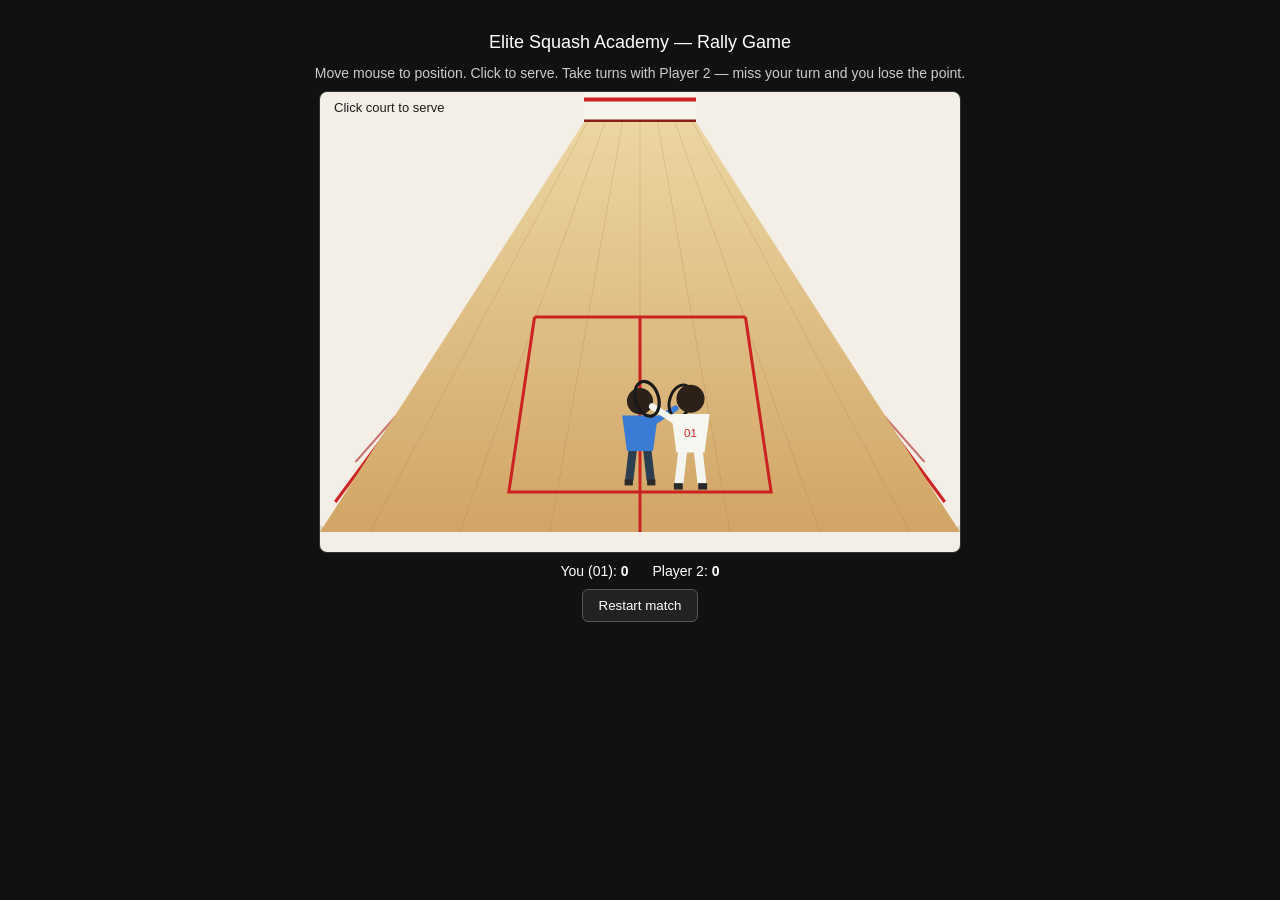
==== index.html @ a540d367 "Rename elite-squash-game.html to index.html" ====
<!DOCTYPE html>
<html lang="en">
<head>
<meta charset="UTF-8">
<title>Elite Squash Academy — Rally Game</title>
<style>
  body{background:#111;display:flex;flex-direction:column;align-items:center;font-family:sans-serif;padding:20px;margin:0;}
  h1{color:#fff;font-size:18px;font-weight:500;}
  p{color:#ccc;font-size:14px;margin:0 0 10px;}
  canvas{border-radius:8px;border:1px solid #333;touch-action:none;cursor:none;}
  #hud{display:flex;gap:24px;margin-top:10px;color:#fff;font-size:14px;}
  button{margin-top:10px;padding:8px 16px;border-radius:6px;border:1px solid #555;background:#222;color:#fff;cursor:pointer;}
  button:hover{background:#333;}
</style>
</head>
<body>
<h1>Elite Squash Academy — Rally Game</h1>
<p>Move mouse to position. Click to serve. Take turns with Player 2 — miss your turn and you lose the point.</p>
<canvas id="cv" width="640" height="460"></canvas>
<div id="hud">
  <span>You (01): <b id="pscore">0</b></span>
  <span>Player 2: <b id="ascore">0</b></span>
</div>
<button id="restart">Restart match</button>
<script>
const cv=document.getElementById('cv'),ctx=cv.getContext('2d');
const W=640,H=460;
const FRONT_Y=30, BACK_Y=440, VANISH_X=320;
const WALL_LIMIT=150;
const WALL_ENERGY=0.85;
function persp(y){ return 0.35 + 0.65*((y-FRONT_Y)/(BACK_Y-FRONT_Y)); }
function xAt(worldX,y){ return VANISH_X + worldX*persp(y); }

const SHARE_Y=340;
let pscore=0,ascore=0,gameOver=false;
let player={wx:60}, ai={wx:0,targetWx:0};
let ball, serving=true, servingWho='player', turn='player';
let flash=0;

function newRally(server){
  servingWho=server;
  turn=server;
  serving=true;
  ball={wx:(server==='player'?player.wx:ai.wx),y:SHARE_Y,vx:0,dir:1};
}
newRally('player');

function drawBG(){ ctx.fillStyle='#f3efe6';ctx.fillRect(0,0,W,H); }

function drawCourt(){
  ctx.fillStyle='#dcd5c4';
  ctx.fillRect(xAt(-320,BACK_Y),BACK_Y-6,xAt(320,BACK_Y)-xAt(-320,BACK_Y),6);
  ctx.fillStyle='#e6e1d3';
  ctx.beginPath();ctx.moveTo(xAt(-160,FRONT_Y),FRONT_Y);ctx.lineTo(xAt(-320,BACK_Y),BACK_Y);ctx.lineTo(0,BACK_Y);ctx.lineTo(xAt(-160,FRONT_Y),FRONT_Y);ctx.closePath();ctx.fill();
  ctx.beginPath();ctx.moveTo(xAt(160,FRONT_Y),FRONT_Y);ctx.lineTo(xAt(320,BACK_Y),BACK_Y);ctx.lineTo(W,BACK_Y);ctx.lineTo(xAt(160,FRONT_Y),FRONT_Y);ctx.closePath();ctx.fill();
  ctx.strokeStyle='#c22';ctx.lineWidth=3;
  ctx.beginPath();ctx.moveTo(xAt(-160,FRONT_Y),FRONT_Y+45);ctx.lineTo(xAt(-320,BACK_Y-30),BACK_Y-30);ctx.stroke();
  ctx.beginPath();ctx.moveTo(xAt(160,FRONT_Y),FRONT_Y+45);ctx.lineTo(xAt(320,BACK_Y-30),BACK_Y-30);ctx.stroke();
  ctx.strokeStyle='rgba(180,30,30,0.6)';ctx.lineWidth=2;
  ctx.beginPath();ctx.moveTo(xAt(-160,FRONT_Y),FRONT_Y+80);ctx.lineTo(xAt(-320,BACK_Y-70),BACK_Y-70);ctx.stroke();
  ctx.beginPath();ctx.moveTo(xAt(160,FRONT_Y),FRONT_Y+80);ctx.lineTo(xAt(320,BACK_Y-70),BACK_Y-70);ctx.stroke();
  ctx.fillStyle=flash>0?'#fff8e0':'#f7f4ec';
  ctx.fillRect(xAt(-160,FRONT_Y),0,xAt(160,FRONT_Y)-xAt(-160,FRONT_Y),FRONT_Y);
  ctx.strokeStyle='#c22';ctx.lineWidth=4;
  ctx.beginPath();ctx.moveTo(xAt(-160,FRONT_Y),FRONT_Y*0.25);ctx.lineTo(xAt(160,FRONT_Y),FRONT_Y*0.25);ctx.stroke();
  ctx.strokeStyle='#8a1f1c';ctx.lineWidth=5;
  ctx.beginPath();ctx.moveTo(xAt(-160,FRONT_Y),FRONT_Y);ctx.lineTo(xAt(160,FRONT_Y),FRONT_Y);ctx.stroke();
  ctx.fillStyle='#1c1c1c';ctx.font='bold 9px sans-serif';ctx.textAlign='center';
  ctx.fillText('ELITE SQUASH ACADEMY',W/2,BACK_Y-9);
  let fg=ctx.createLinearGradient(0,FRONT_Y,0,BACK_Y);
  fg.addColorStop(0,'#ecd6a3');fg.addColorStop(1,'#d1a565');
  ctx.fillStyle=fg;
  ctx.beginPath();ctx.moveTo(xAt(-160,FRONT_Y),FRONT_Y);ctx.lineTo(xAt(160,FRONT_Y),FRONT_Y);ctx.lineTo(xAt(320,BACK_Y),BACK_Y);ctx.lineTo(xAt(-320,BACK_Y),BACK_Y);ctx.closePath();ctx.fill();
  ctx.strokeStyle='rgba(150,110,60,0.2)';ctx.lineWidth=1;
  for(let i=-3;i<=3;i++){ctx.beginPath();ctx.moveTo(xAt(i*50,FRONT_Y),FRONT_Y);ctx.lineTo(xAt(i*90,BACK_Y),BACK_Y);ctx.stroke();}
  const shortY=(FRONT_Y+BACK_Y)/2 - 10;
  ctx.strokeStyle='#c22';ctx.lineWidth=3;
  ctx.beginPath();ctx.moveTo(xAt(-160,shortY),shortY);ctx.lineTo(xAt(160,shortY),shortY);ctx.stroke();
  ctx.beginPath();ctx.moveTo(xAt(0,shortY),shortY);ctx.lineTo(xAt(0,BACK_Y),BACK_Y);ctx.stroke();
  const boxY=BACK_Y-40;
  ctx.beginPath();ctx.moveTo(xAt(-160,shortY),shortY);ctx.lineTo(xAt(-140,boxY),boxY);ctx.lineTo(xAt(0,boxY),boxY);ctx.stroke();
  ctx.beginPath();ctx.moveTo(xAt(160,shortY),shortY);ctx.lineTo(xAt(140,boxY),boxY);ctx.lineTo(xAt(0,boxY),boxY);ctx.stroke();
}

function drawPlayer(sx,sy,scale,facingRight,white,active){
  ctx.save();ctx.translate(sx,sy);ctx.scale(scale,scale);
  if(active){ ctx.beginPath();ctx.arc(0,10,20,0,Math.PI*2);ctx.strokeStyle='rgba(200,30,30,0.5)';ctx.lineWidth=2;ctx.stroke(); }
  ctx.strokeStyle=white?'#f5f5f0':'#2c3e50';ctx.lineWidth=7;ctx.lineCap='round';
  ctx.beginPath();ctx.moveTo(-6,14);ctx.lineTo(-9,40);ctx.moveTo(6,14);ctx.lineTo(9,40);ctx.stroke();
  ctx.fillStyle='#2a2a2a';ctx.fillRect(-13,40,7,5);ctx.fillRect(6,40,7,5);
  ctx.fillStyle=white?'#f7f7f2':'#3a7bd5';
  ctx.beginPath();ctx.moveTo(-15,-14);ctx.lineTo(15,-14);ctx.lineTo(11,16);ctx.lineTo(-11,16);ctx.closePath();ctx.fill();
  if(white){ctx.fillStyle='#c22';ctx.font='9px sans-serif';ctx.textAlign='center';ctx.fillText('01',0,4);}
  ctx.fillStyle='#2b2119';
  ctx.beginPath();ctx.arc(0,-26,11,0,Math.PI*2);ctx.fill();
  const dir=facingRight?1:-1;
  ctx.strokeStyle=white?'#f7f7f2':'#3a7bd5';ctx.lineWidth=5;
  ctx.beginPath();ctx.moveTo(11*dir,-8);ctx.lineTo(30*dir,-20);ctx.stroke();
  ctx.strokeStyle='#1a1a1a';ctx.lineWidth=2.5;
  ctx.beginPath();ctx.ellipse(34*dir,-26,9,14,0.3*dir,0,Math.PI*2);ctx.stroke();
  ctx.restore();
}

function drawBall(bx,by,scale){
  ctx.beginPath();ctx.arc(bx,by,7*scale,0,Math.PI*2);
  ctx.fillStyle='#111';ctx.fill();
  ctx.fillStyle='#f4d03f';
  ctx.beginPath();ctx.arc(bx-2*scale,by-1.6*scale,1.4*scale,0,Math.PI*2);ctx.fill();
  ctx.beginPath();ctx.arc(bx+2*scale,by+1.6*scale,1.4*scale,0,Math.PI*2);ctx.fill();
}

function drawHUD(){
  ctx.fillStyle='#1c1c1c';ctx.font='13px sans-serif';ctx.textAlign='left';
  if(serving){
    const msg = servingWho==='player' ? 'Click court to serve' : 'Player 2 serves';
    ctx.fillText(msg,14,20);
  } else {
    const msg = turn==='player' ? 'Your shot' : 'Player 2 shot';
    ctx.fillText(msg,14,20);
  }
}

function pointWon(who){
  if(who==='player'){pscore++;document.getElementById('pscore').textContent=pscore;}
  else{ascore++;document.getElementById('ascore').textContent=ascore;}
  if(pscore>=5||ascore>=5){gameOver=true;return;}
  newRally(who);
}

function loop(){
  ctx.clearRect(0,0,W,H);
  drawBG();
  if(flash>0)flash--;
  drawCourt();
  drawHUD();

  if(gameOver){
    ctx.fillStyle='rgba(0,0,0,0.55)';ctx.fillRect(0,0,W,H);
    ctx.fillStyle='#fff';ctx.font='22px sans-serif';ctx.textAlign='center';
    ctx.fillText(pscore>ascore?'You win the match!':'Player 2 wins the match',W/2,H/2);
    ctx.font='14px sans-serif';
    ctx.fillText('Click Restart match to play again',W/2,H/2+28);
    requestAnimationFrame(loop);
    return;
  }

  if(!serving){
    ball.y -= ball.dir*3.8;
    ball.wx += ball.vx;
    if(ball.wx<=-WALL_LIMIT){ ball.wx=-WALL_LIMIT; ball.vx=Math.abs(ball.vx)*WALL_ENERGY; flash=4; }
    if(ball.wx>=WALL_LIMIT){ ball.wx=WALL_LIMIT; ball.vx=-Math.abs(ball.vx)*WALL_ENERGY; flash=4; }

    if(ball.dir===1 && ball.y<=FRONT_Y+5){
      ball.y=FRONT_Y+5; ball.dir=-1; ball.vx*=WALL_ENERGY; flash=6;
    }

    if(turn==='ai'){
      ai.targetWx=ball.wx;
      ai.wx += (ai.targetWx-ai.wx)*0.13;
    } else {
      ai.targetWx=0; ai.wx += (ai.targetWx-ai.wx)*0.04;
    }

    if(ball.dir===-1 && ball.y>=SHARE_Y-20 && ball.y<SHARE_Y+5){
      if(turn==='ai' && Math.abs(ai.wx-ball.wx)<45){
        ball.dir=1; ball.vx += (Math.random()-0.5)*1.3; ball.y=SHARE_Y-25;
        turn='player';
      } else if(turn==='player' && Math.abs(player.wx-ball.wx)<45){
        ball.dir=1; ball.vx += (Math.random()-0.5)*1.6; ball.y=SHARE_Y-25;
        turn='ai';
      } else if(ball.y>=SHARE_Y-2){
        pointWon(turn==='ai'?'player':'ai');
      }
    }
  } else {
    ball.wx = servingWho==='player'?player.wx:ai.wx;
    ball.y = SHARE_Y;
  }

  const s=persp(ball.y);
  drawPlayer(xAt(ai.wx,SHARE_Y),SHARE_Y,0.85+0.4*persp(SHARE_Y),true,false,turn==='ai'&&!serving);
  drawBall(xAt(ball.wx,ball.y),ball.y,s);
  drawPlayer(xAt(player.wx,SHARE_Y),SHARE_Y,0.9+0.45*persp(SHARE_Y),false,true,turn==='player'&&!serving);

  requestAnimationFrame(loop);
}
loop();

function updatePlayer(clientX){
  const rect=cv.getBoundingClientRect();
  const scaleX=W/rect.width;
  const mx=(clientX-rect.left)*scaleX;
  const s=persp(SHARE_Y);
  player.wx=Math.max(-150,Math.min(150,(mx-VANISH_X)/s));
}
cv.addEventListener('mousemove',e=>updatePlayer(e.clientX));
cv.addEventListener('touchmove',e=>{e.preventDefault();updatePlayer(e.touches[0].clientX);},{passive:false});
cv.addEventListener('click',()=>{
  if(gameOver)return;
  if(serving && servingWho==='player'){ serving=false; ball.vx=(Math.random()-0.5)*3.5; ball.dir=1; turn='ai'; }
});
document.getElementById('restart').onclick=()=>{
  pscore=0;ascore=0;gameOver=false;
  document.getElementById('pscore').textContent=0;
  document.getElementById('ascore').textContent=0;
  newRally('player');
};

setInterval(()=>{
  if(serving && servingWho==='ai' && !gameOver){
    serving=false; ball.vx=(Math.random()-0.5)*3.5; ball.dir=1; turn='player';
  }
},900);
</script>
</body>
</html>
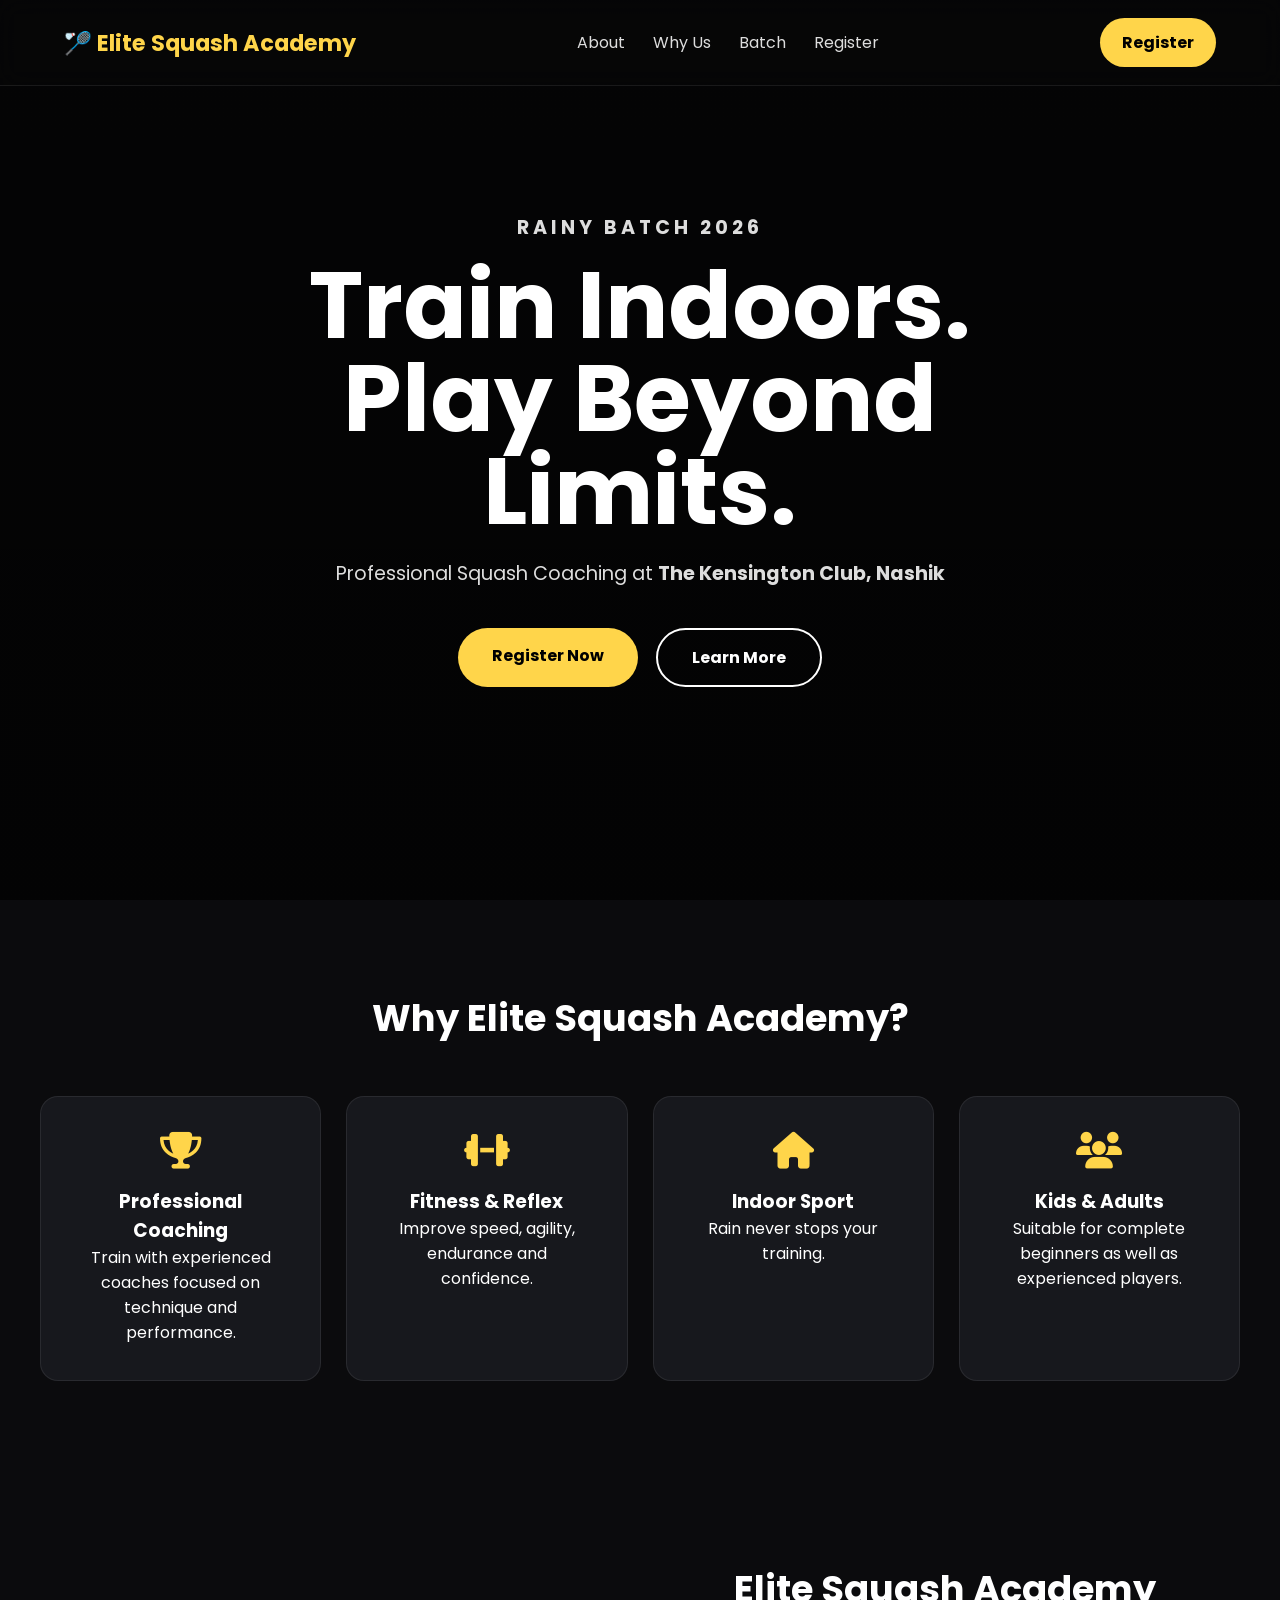
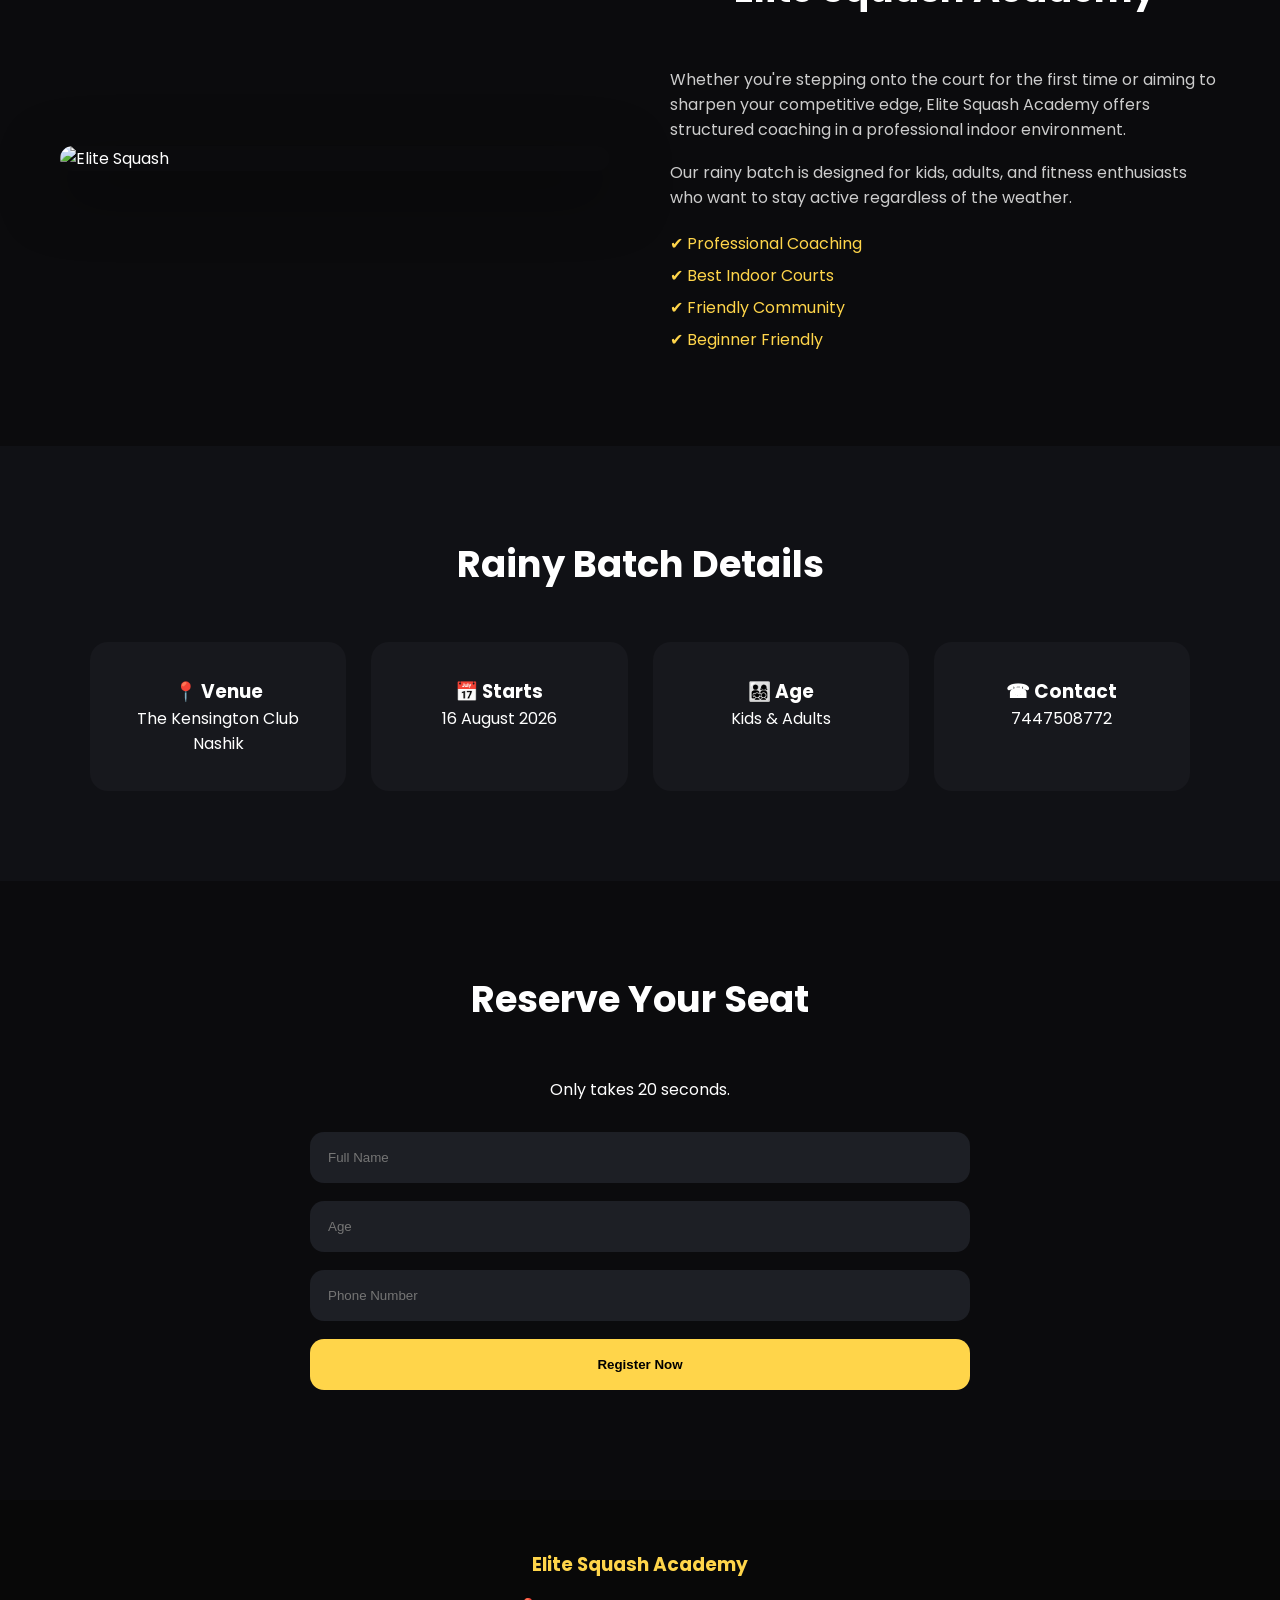
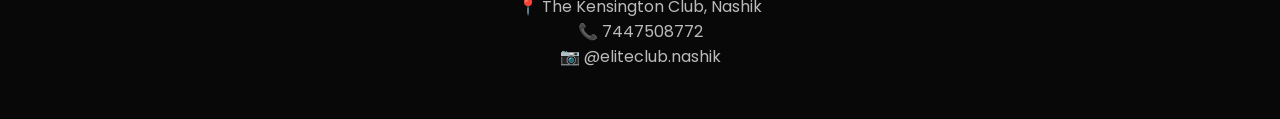
==== commit 5379c489: "Add files via upload" ====
--- a/index.html
+++ b/index.html
@@ -1,216 +1,408 @@
 <!DOCTYPE html>
 <html lang="en">
 <head>
+
 <meta charset="UTF-8">
-<title>Elite Squash Academy — Rally Game</title>
-<style>
-  body{background:#111;display:flex;flex-direction:column;align-items:center;font-family:sans-serif;padding:20px;margin:0;}
-  h1{color:#fff;font-size:18px;font-weight:500;}
-  p{color:#ccc;font-size:14px;margin:0 0 10px;}
-  canvas{border-radius:8px;border:1px solid #333;touch-action:none;cursor:none;}
-  #hud{display:flex;gap:24px;margin-top:10px;color:#fff;font-size:14px;}
-  button{margin-top:10px;padding:8px 16px;border-radius:6px;border:1px solid #555;background:#222;color:#fff;cursor:pointer;}
-  button:hover{background:#333;}
-</style>
+<meta name="viewport" content="width=device-width, initial-scale=1.0">
+
+<title>Elite Squash Academy | Rainy Batch 2026</title>
+
+<meta name="description" content="Join the Rainy Batch 2026 at Elite Squash Academy, The Kensington Club Nashik.">
+
+<link rel="preconnect" href="https://fonts.googleapis.com">
+<link rel="preconnect" href="https://fonts.gstatic.com" crossorigin>
+
+<link href="https://fonts.googleapis.com/css2?family=Poppins:wght@300;400;500;600;700;800&display=swap" rel="stylesheet">
+
+<link rel="stylesheet" href="style.css">
+
+<link rel="stylesheet"
+href="https://cdnjs.cloudflare.com/ajax/libs/font-awesome/6.5.2/css/all.min.css"/>
+
 </head>
+
 <body>
-<h1>Elite Squash Academy — Rally Game</h1>
-<p>Move mouse to position. Click to serve. Take turns with Player 2 — miss your turn and you lose the point.</p>
-<canvas id="cv" width="640" height="460"></canvas>
-<div id="hud">
-  <span>You (01): <b id="pscore">0</b></span>
-  <span>Player 2: <b id="ascore">0</b></span>
-</div>
-<button id="restart">Restart match</button>
-<script>
-const cv=document.getElementById('cv'),ctx=cv.getContext('2d');
-const W=640,H=460;
-const FRONT_Y=30, BACK_Y=440, VANISH_X=320;
-const WALL_LIMIT=150;
-const WALL_ENERGY=0.85;
-function persp(y){ return 0.35 + 0.65*((y-FRONT_Y)/(BACK_Y-FRONT_Y)); }
-function xAt(worldX,y){ return VANISH_X + worldX*persp(y); }
-
-const SHARE_Y=340;
-let pscore=0,ascore=0,gameOver=false;
-let player={wx:60}, ai={wx:0,targetWx:0};
-let ball, serving=true, servingWho='player', turn='player';
-let flash=0;
-
-function newRally(server){
-  servingWho=server;
-  turn=server;
-  serving=true;
-  ball={wx:(server==='player'?player.wx:ai.wx),y:SHARE_Y,vx:0,dir:1};
-}
-newRally('player');
-
-function drawBG(){ ctx.fillStyle='#f3efe6';ctx.fillRect(0,0,W,H); }
-
-function drawCourt(){
-  ctx.fillStyle='#dcd5c4';
-  ctx.fillRect(xAt(-320,BACK_Y),BACK_Y-6,xAt(320,BACK_Y)-xAt(-320,BACK_Y),6);
-  ctx.fillStyle='#e6e1d3';
-  ctx.beginPath();ctx.moveTo(xAt(-160,FRONT_Y),FRONT_Y);ctx.lineTo(xAt(-320,BACK_Y),BACK_Y);ctx.lineTo(0,BACK_Y);ctx.lineTo(xAt(-160,FRONT_Y),FRONT_Y);ctx.closePath();ctx.fill();
-  ctx.beginPath();ctx.moveTo(xAt(160,FRONT_Y),FRONT_Y);ctx.lineTo(xAt(320,BACK_Y),BACK_Y);ctx.lineTo(W,BACK_Y);ctx.lineTo(xAt(160,FRONT_Y),FRONT_Y);ctx.closePath();ctx.fill();
-  ctx.strokeStyle='#c22';ctx.lineWidth=3;
-  ctx.beginPath();ctx.moveTo(xAt(-160,FRONT_Y),FRONT_Y+45);ctx.lineTo(xAt(-320,BACK_Y-30),BACK_Y-30);ctx.stroke();
-  ctx.beginPath();ctx.moveTo(xAt(160,FRONT_Y),FRONT_Y+45);ctx.lineTo(xAt(320,BACK_Y-30),BACK_Y-30);ctx.stroke();
-  ctx.strokeStyle='rgba(180,30,30,0.6)';ctx.lineWidth=2;
-  ctx.beginPath();ctx.moveTo(xAt(-160,FRONT_Y),FRONT_Y+80);ctx.lineTo(xAt(-320,BACK_Y-70),BACK_Y-70);ctx.stroke();
-  ctx.beginPath();ctx.moveTo(xAt(160,FRONT_Y),FRONT_Y+80);ctx.lineTo(xAt(320,BACK_Y-70),BACK_Y-70);ctx.stroke();
-  ctx.fillStyle=flash>0?'#fff8e0':'#f7f4ec';
-  ctx.fillRect(xAt(-160,FRONT_Y),0,xAt(160,FRONT_Y)-xAt(-160,FRONT_Y),FRONT_Y);
-  ctx.strokeStyle='#c22';ctx.lineWidth=4;
-  ctx.beginPath();ctx.moveTo(xAt(-160,FRONT_Y),FRONT_Y*0.25);ctx.lineTo(xAt(160,FRONT_Y),FRONT_Y*0.25);ctx.stroke();
-  ctx.strokeStyle='#8a1f1c';ctx.lineWidth=5;
-  ctx.beginPath();ctx.moveTo(xAt(-160,FRONT_Y),FRONT_Y);ctx.lineTo(xAt(160,FRONT_Y),FRONT_Y);ctx.stroke();
-  ctx.fillStyle='#1c1c1c';ctx.font='bold 9px sans-serif';ctx.textAlign='center';
-  ctx.fillText('ELITE SQUASH ACADEMY',W/2,BACK_Y-9);
-  let fg=ctx.createLinearGradient(0,FRONT_Y,0,BACK_Y);
-  fg.addColorStop(0,'#ecd6a3');fg.addColorStop(1,'#d1a565');
-  ctx.fillStyle=fg;
-  ctx.beginPath();ctx.moveTo(xAt(-160,FRONT_Y),FRONT_Y);ctx.lineTo(xAt(160,FRONT_Y),FRONT_Y);ctx.lineTo(xAt(320,BACK_Y),BACK_Y);ctx.lineTo(xAt(-320,BACK_Y),BACK_Y);ctx.closePath();ctx.fill();
-  ctx.strokeStyle='rgba(150,110,60,0.2)';ctx.lineWidth=1;
-  for(let i=-3;i<=3;i++){ctx.beginPath();ctx.moveTo(xAt(i*50,FRONT_Y),FRONT_Y);ctx.lineTo(xAt(i*90,BACK_Y),BACK_Y);ctx.stroke();}
-  const shortY=(FRONT_Y+BACK_Y)/2 - 10;
-  ctx.strokeStyle='#c22';ctx.lineWidth=3;
-  ctx.beginPath();ctx.moveTo(xAt(-160,shortY),shortY);ctx.lineTo(xAt(160,shortY),shortY);ctx.stroke();
-  ctx.beginPath();ctx.moveTo(xAt(0,shortY),shortY);ctx.lineTo(xAt(0,BACK_Y),BACK_Y);ctx.stroke();
-  const boxY=BACK_Y-40;
-  ctx.beginPath();ctx.moveTo(xAt(-160,shortY),shortY);ctx.lineTo(xAt(-140,boxY),boxY);ctx.lineTo(xAt(0,boxY),boxY);ctx.stroke();
-  ctx.beginPath();ctx.moveTo(xAt(160,shortY),shortY);ctx.lineTo(xAt(140,boxY),boxY);ctx.lineTo(xAt(0,boxY),boxY);ctx.stroke();
-}
-
-function drawPlayer(sx,sy,scale,facingRight,white,active){
-  ctx.save();ctx.translate(sx,sy);ctx.scale(scale,scale);
-  if(active){ ctx.beginPath();ctx.arc(0,10,20,0,Math.PI*2);ctx.strokeStyle='rgba(200,30,30,0.5)';ctx.lineWidth=2;ctx.stroke(); }
-  ctx.strokeStyle=white?'#f5f5f0':'#2c3e50';ctx.lineWidth=7;ctx.lineCap='round';
-  ctx.beginPath();ctx.moveTo(-6,14);ctx.lineTo(-9,40);ctx.moveTo(6,14);ctx.lineTo(9,40);ctx.stroke();
-  ctx.fillStyle='#2a2a2a';ctx.fillRect(-13,40,7,5);ctx.fillRect(6,40,7,5);
-  ctx.fillStyle=white?'#f7f7f2':'#3a7bd5';
-  ctx.beginPath();ctx.moveTo(-15,-14);ctx.lineTo(15,-14);ctx.lineTo(11,16);ctx.lineTo(-11,16);ctx.closePath();ctx.fill();
-  if(white){ctx.fillStyle='#c22';ctx.font='9px sans-serif';ctx.textAlign='center';ctx.fillText('01',0,4);}
-  ctx.fillStyle='#2b2119';
-  ctx.beginPath();ctx.arc(0,-26,11,0,Math.PI*2);ctx.fill();
-  const dir=facingRight?1:-1;
-  ctx.strokeStyle=white?'#f7f7f2':'#3a7bd5';ctx.lineWidth=5;
-  ctx.beginPath();ctx.moveTo(11*dir,-8);ctx.lineTo(30*dir,-20);ctx.stroke();
-  ctx.strokeStyle='#1a1a1a';ctx.lineWidth=2.5;
-  ctx.beginPath();ctx.ellipse(34*dir,-26,9,14,0.3*dir,0,Math.PI*2);ctx.stroke();
-  ctx.restore();
-}
-
-function drawBall(bx,by,scale){
-  ctx.beginPath();ctx.arc(bx,by,7*scale,0,Math.PI*2);
-  ctx.fillStyle='#111';ctx.fill();
-  ctx.fillStyle='#f4d03f';
-  ctx.beginPath();ctx.arc(bx-2*scale,by-1.6*scale,1.4*scale,0,Math.PI*2);ctx.fill();
-  ctx.beginPath();ctx.arc(bx+2*scale,by+1.6*scale,1.4*scale,0,Math.PI*2);ctx.fill();
-}
-
-function drawHUD(){
-  ctx.fillStyle='#1c1c1c';ctx.font='13px sans-serif';ctx.textAlign='left';
-  if(serving){
-    const msg = servingWho==='player' ? 'Click court to serve' : 'Player 2 serves';
-    ctx.fillText(msg,14,20);
-  } else {
-    const msg = turn==='player' ? 'Your shot' : 'Player 2 shot';
-    ctx.fillText(msg,14,20);
-  }
-}
-
-function pointWon(who){
-  if(who==='player'){pscore++;document.getElementById('pscore').textContent=pscore;}
-  else{ascore++;document.getElementById('ascore').textContent=ascore;}
-  if(pscore>=5||ascore>=5){gameOver=true;return;}
-  newRally(who);
-}
-
-function loop(){
-  ctx.clearRect(0,0,W,H);
-  drawBG();
-  if(flash>0)flash--;
-  drawCourt();
-  drawHUD();
-
-  if(gameOver){
-    ctx.fillStyle='rgba(0,0,0,0.55)';ctx.fillRect(0,0,W,H);
-    ctx.fillStyle='#fff';ctx.font='22px sans-serif';ctx.textAlign='center';
-    ctx.fillText(pscore>ascore?'You win the match!':'Player 2 wins the match',W/2,H/2);
-    ctx.font='14px sans-serif';
-    ctx.fillText('Click Restart match to play again',W/2,H/2+28);
-    requestAnimationFrame(loop);
-    return;
-  }
-
-  if(!serving){
-    ball.y -= ball.dir*3.8;
-    ball.wx += ball.vx;
-    if(ball.wx<=-WALL_LIMIT){ ball.wx=-WALL_LIMIT; ball.vx=Math.abs(ball.vx)*WALL_ENERGY; flash=4; }
-    if(ball.wx>=WALL_LIMIT){ ball.wx=WALL_LIMIT; ball.vx=-Math.abs(ball.vx)*WALL_ENERGY; flash=4; }
-
-    if(ball.dir===1 && ball.y<=FRONT_Y+5){
-      ball.y=FRONT_Y+5; ball.dir=-1; ball.vx*=WALL_ENERGY; flash=6;
-    }
-
-    if(turn==='ai'){
-      ai.targetWx=ball.wx;
-      ai.wx += (ai.targetWx-ai.wx)*0.13;
-    } else {
-      ai.targetWx=0; ai.wx += (ai.targetWx-ai.wx)*0.04;
-    }
-
-    if(ball.dir===-1 && ball.y>=SHARE_Y-20 && ball.y<SHARE_Y+5){
-      if(turn==='ai' && Math.abs(ai.wx-ball.wx)<45){
-        ball.dir=1; ball.vx += (Math.random()-0.5)*1.3; ball.y=SHARE_Y-25;
-        turn='player';
-      } else if(turn==='player' && Math.abs(player.wx-ball.wx)<45){
-        ball.dir=1; ball.vx += (Math.random()-0.5)*1.6; ball.y=SHARE_Y-25;
-        turn='ai';
-      } else if(ball.y>=SHARE_Y-2){
-        pointWon(turn==='ai'?'player':'ai');
-      }
-    }
-  } else {
-    ball.wx = servingWho==='player'?player.wx:ai.wx;
-    ball.y = SHARE_Y;
-  }
-
-  const s=persp(ball.y);
-  drawPlayer(xAt(ai.wx,SHARE_Y),SHARE_Y,0.85+0.4*persp(SHARE_Y),true,false,turn==='ai'&&!serving);
-  drawBall(xAt(ball.wx,ball.y),ball.y,s);
-  drawPlayer(xAt(player.wx,SHARE_Y),SHARE_Y,0.9+0.45*persp(SHARE_Y),false,true,turn==='player'&&!serving);
-
-  requestAnimationFrame(loop);
-}
-loop();
-
-function updatePlayer(clientX){
-  const rect=cv.getBoundingClientRect();
-  const scaleX=W/rect.width;
-  const mx=(clientX-rect.left)*scaleX;
-  const s=persp(SHARE_Y);
-  player.wx=Math.max(-150,Math.min(150,(mx-VANISH_X)/s));
-}
-cv.addEventListener('mousemove',e=>updatePlayer(e.clientX));
-cv.addEventListener('touchmove',e=>{e.preventDefault();updatePlayer(e.touches[0].clientX);},{passive:false});
-cv.addEventListener('click',()=>{
-  if(gameOver)return;
-  if(serving && servingWho==='player'){ serving=false; ball.vx=(Math.random()-0.5)*3.5; ball.dir=1; turn='ai'; }
-});
-document.getElementById('restart').onclick=()=>{
-  pscore=0;ascore=0;gameOver=false;
-  document.getElementById('pscore').textContent=0;
-  document.getElementById('ascore').textContent=0;
-  newRally('player');
-};
-
-setInterval(()=>{
-  if(serving && servingWho==='ai' && !gameOver){
-    serving=false; ball.vx=(Math.random()-0.5)*3.5; ball.dir=1; turn='player';
-  }
-},900);
-</script>
+
+<!--================ NAVBAR ================-->
+
+<header>
+
+<nav class="navbar">
+
+<div class="logo">
+
+🏸 Elite Squash Academy
+
+</div>
+
+<ul class="nav-links">
+
+<li><a href="#about">About</a></li>
+
+<li><a href="#why">Why Us</a></li>
+
+<li><a href="#batch">Batch</a></li>
+
+<li><a href="#register">Register</a></li>
+
+</ul>
+
+<a href="#register" class="nav-btn">
+
+Register
+
+</a>
+
+</nav>
+
+</header>
+
+<!--================ HERO ================-->
+
+<section class="hero">
+
+<div class="overlay"></div>
+
+<div class="hero-content">
+
+<p class="mini-title">
+
+RAINY BATCH 2026
+
+</p>
+
+<h1>
+
+Train Indoors.<br>
+
+Play Beyond Limits.
+
+</h1>
+
+<p>
+
+Professional Squash Coaching at
+
+<strong>The Kensington Club, Nashik</strong>
+
+</p>
+
+<div class="hero-buttons">
+
+<a href="#register" class="primary-btn">
+
+Register Now
+
+</a>
+
+<a href="#about" class="secondary-btn">
+
+Learn More
+
+</a>
+
+</div>
+
+</div>
+
+</section>
+
+<!--================ WHY CHOOSE US ================-->
+
+<section id="why" class="why">
+
+<h2>
+
+Why Elite Squash Academy?
+
+</h2>
+
+<div class="cards">
+
+<div class="card">
+
+<i class="fa-solid fa-trophy"></i>
+
+<h3>
+
+Professional Coaching
+
+</h3>
+
+<p>
+
+Train with experienced coaches focused on technique and performance.
+
+</p>
+
+</div>
+
+<div class="card">
+
+<i class="fa-solid fa-dumbbell"></i>
+
+<h3>
+
+Fitness & Reflex
+
+</h3>
+
+<p>
+
+Improve speed, agility, endurance and confidence.
+
+</p>
+
+</div>
+
+<div class="card">
+
+<i class="fa-solid fa-house"></i>
+
+<h3>
+
+Indoor Sport
+
+</h3>
+
+<p>
+
+Rain never stops your training.
+
+</p>
+
+</div>
+
+<div class="card">
+
+<i class="fa-solid fa-users"></i>
+
+<h3>
+
+Kids & Adults
+
+</h3>
+
+<p>
+
+Suitable for complete beginners as well as experienced players.
+
+</p>
+
+</div>
+
+</div>
+
+</section>
+
+<!--================ ABOUT ================-->
+
+<section id="about" class="about">
+
+<div class="about-left">
+
+<img src="assets/hero.jpg" alt="Elite Squash">
+
+</div>
+
+<div class="about-right">
+
+<h2>
+
+Elite Squash Academy
+
+</h2>
+
+<p>
+
+Whether you're stepping onto the court for the first time or aiming to sharpen your competitive edge, Elite Squash Academy offers structured coaching in a professional indoor environment.
+
+</p>
+
+<p>
+
+Our rainy batch is designed for kids, adults, and fitness enthusiasts who want to stay active regardless of the weather.
+
+</p>
+
+<ul>
+
+<li>✔ Professional Coaching</li>
+
+<li>✔ Best Indoor Courts</li>
+
+<li>✔ Friendly Community</li>
+
+<li>✔ Beginner Friendly</li>
+
+</ul>
+
+</div>
+
+</section>
+
+<!--================ BATCH DETAILS ================-->
+
+<section id="batch" class="batch">
+
+<h2>
+
+Rainy Batch Details
+
+</h2>
+
+<div class="batch-container">
+
+<div class="batch-box">
+
+<h3>
+
+📍 Venue
+
+</h3>
+
+<p>
+
+The Kensington Club
+
+Nashik
+
+</p>
+
+</div>
+
+<div class="batch-box">
+
+<h3>
+
+📅 Starts
+
+</h3>
+
+<p>
+
+16 August 2026
+
+</p>
+
+</div>
+
+<div class="batch-box">
+
+<h3>
+
+👨‍👩‍👧‍👦 Age
+
+</h3>
+
+<p>
+
+Kids & Adults
+
+</p>
+
+</div>
+
+<div class="batch-box">
+
+<h3>
+
+☎ Contact
+
+</h3>
+
+<p>
+
+7447508772
+
+</p>
+
+</div>
+
+</div>
+
+</section>
+
+<!--================ REGISTER ================-->
+
+<section id="register" class="register">
+
+<h2>
+
+Reserve Your Seat
+
+</h2>
+
+<p>
+
+Only takes 20 seconds.
+
+</p>
+
+<form id="registrationForm">
+
+<input
+type="text"
+id="name"
+placeholder="Full Name"
+required>
+
+<input
+type="number"
+id="age"
+placeholder="Age"
+required>
+
+<input
+type="tel"
+id="phone"
+placeholder="Phone Number"
+maxlength="10"
+required>
+
+<button type="submit">
+
+Register Now
+
+</button>
+
+</form>
+
+<p id="status"></p>
+
+</section>
+
+<!--================ FOOTER ================-->
+
+<footer>
+
+<h3>
+
+Elite Squash Academy
+
+</h3>
+
+<p>
+
+📍 The Kensington Club, Nashik
+
+</p>
+
+<p>
+
+📞 7447508772
+
+</p>
+
+<p>
+
+📷 @eliteclub.nashik
+
+</p>
+
+</footer>
+
+<script src="script.js"></script>
+
 </body>
-</html>
+</html>
--- a/style.css
+++ b/style.css
@@ -0,0 +1,253 @@
+
+:root{
+ --bg:#0b0b0d;
+ --card:#17181d;
+ --gold:#FFD54A;
+ --blue:#3db8ff;
+ --white:#fff;
+ --text:#d9d9d9;
+ --radius:18px;
+}
+*{margin:0;padding:0;box-sizing:border-box}
+html{scroll-behavior:smooth}
+body{
+ font-family:'Poppins',sans-serif;
+ background:#0b0b0d;
+ color:var(--white);
+ overflow-x:hidden;
+}
+a{text-decoration:none;color:inherit}
+img{max-width:100%;display:block}
+
+header{
+ position:fixed;top:0;left:0;width:100%;
+ z-index:999;
+ backdrop-filter:blur(12px);
+ background:rgba(10,10,10,.45);
+ border-bottom:1px solid rgba(255,255,255,.08);
+}
+.navbar{
+ max-width:1200px;
+ margin:auto;
+ display:flex;
+ justify-content:space-between;
+ align-items:center;
+ padding:18px 24px;
+}
+.logo{
+ font-size:1.4rem;
+ font-weight:700;
+ color:var(--gold);
+}
+.nav-links{
+ list-style:none;
+ display:flex;
+ gap:28px;
+}
+.nav-links a{
+ transition:.3s;
+ color:#ddd;
+}
+.nav-links a:hover{
+ color:var(--gold);
+}
+.nav-btn{
+ background:var(--gold);
+ color:#000;
+ padding:12px 22px;
+ border-radius:999px;
+ font-weight:700;
+ transition:.3s;
+}
+.nav-btn:hover{
+ transform:translateY(-3px);
+}
+
+.hero{
+ min-height:100vh;
+ background:
+ linear-gradient(rgba(0,0,0,.62),rgba(0,0,0,.72)),
+ url("assets/hero.jpg") center/cover no-repeat;
+ display:flex;
+ align-items:center;
+ justify-content:center;
+ text-align:center;
+ padding:120px 20px;
+}
+.hero-content{
+ max-width:850px;
+}
+.mini-title{
+ color:var(--gold);
+ letter-spacing:4px;
+ font-weight:700;
+ margin-bottom:18px;
+}
+.hero h1{
+ font-size:clamp(3rem,8vw,5.8rem);
+ line-height:1;
+ margin-bottom:20px;
+}
+.hero p{
+ font-size:1.2rem;
+ color:#ddd;
+}
+.hero-buttons{
+ margin-top:40px;
+ display:flex;
+ gap:18px;
+ justify-content:center;
+ flex-wrap:wrap;
+}
+.primary-btn,.secondary-btn{
+ padding:15px 34px;
+ border-radius:999px;
+ font-weight:700;
+ transition:.3s;
+}
+.primary-btn{
+ background:var(--gold);
+ color:#000;
+}
+.secondary-btn{
+ border:2px solid var(--white);
+}
+.primary-btn:hover,.secondary-btn:hover{
+ transform:translateY(-4px);
+}
+
+section{
+ padding:90px 20px;
+}
+section h2{
+ text-align:center;
+ font-size:2.3rem;
+ margin-bottom:50px;
+}
+
+.cards{
+ max-width:1200px;
+ margin:auto;
+ display:grid;
+ grid-template-columns:repeat(auto-fit,minmax(240px,1fr));
+ gap:25px;
+}
+.card{
+ background:var(--card);
+ padding:35px;
+ border-radius:var(--radius);
+ border:1px solid rgba(255,255,255,.08);
+ transition:.35s;
+ text-align:center;
+}
+.card i{
+ font-size:2.3rem;
+ color:var(--gold);
+ margin-bottom:18px;
+}
+.card:hover{
+ transform:translateY(-8px);
+ border-color:var(--gold);
+}
+
+.about{
+ max-width:1200px;
+ margin:auto;
+ display:grid;
+ grid-template-columns:1fr 1fr;
+ gap:60px;
+ align-items:center;
+}
+.about img{
+ border-radius:20px;
+ box-shadow:0 20px 60px rgba(0,0,0,.5);
+}
+.about-right p{
+ color:#ccc;
+ margin:18px 0;
+}
+.about ul{
+ line-height:2;
+ color:var(--gold);
+ list-style:none;
+}
+
+.batch{
+ background:#101115;
+}
+.batch-container{
+ max-width:1100px;
+ margin:auto;
+ display:grid;
+ grid-template-columns:repeat(auto-fit,minmax(220px,1fr));
+ gap:25px;
+}
+.batch-box{
+ background:var(--card);
+ padding:35px;
+ border-radius:18px;
+ text-align:center;
+ transition:.3s;
+}
+.batch-box:hover{
+ transform:scale(1.04);
+}
+
+.register{
+ max-width:700px;
+ margin:auto;
+ text-align:center;
+}
+.register form{
+ margin-top:30px;
+ display:flex;
+ flex-direction:column;
+ gap:18px;
+}
+.register input{
+ padding:18px;
+ border:none;
+ border-radius:14px;
+ background:#1d1f25;
+ color:#fff;
+}
+.register button{
+ padding:18px;
+ border:none;
+ border-radius:14px;
+ background:var(--gold);
+ color:#000;
+ font-weight:700;
+ cursor:pointer;
+}
+.register button:hover{
+ filter:brightness(.95);
+}
+#status{
+ margin-top:20px;
+ color:#6bff8b;
+ font-weight:700;
+}
+
+footer{
+ text-align:center;
+ background:#080808;
+ padding:50px 20px;
+ color:#bbb;
+}
+footer h3{
+ color:var(--gold);
+ margin-bottom:15px;
+}
+
+@media(max-width:900px){
+ .about{
+  grid-template-columns:1fr;
+ }
+ .nav-links{
+  display:none;
+ }
+ .hero h1{
+  font-size:3.4rem;
+ }
+}
